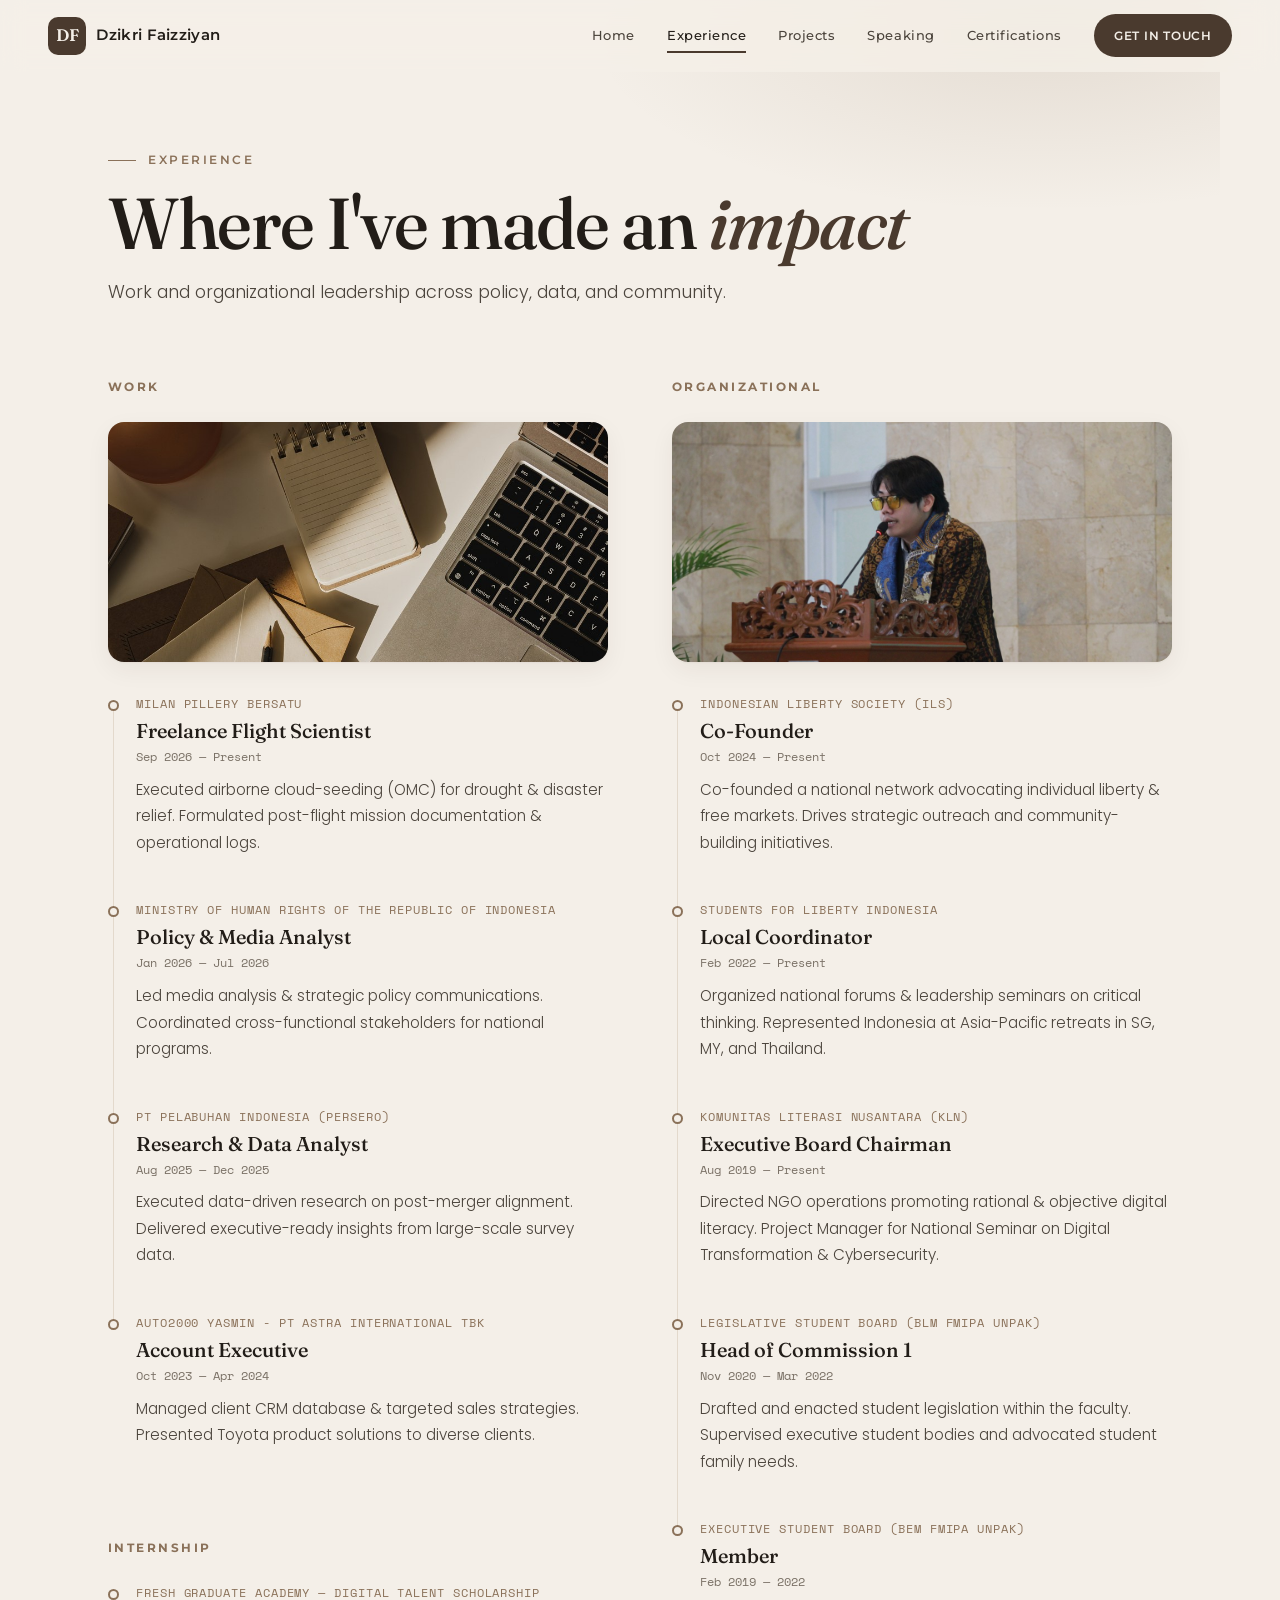
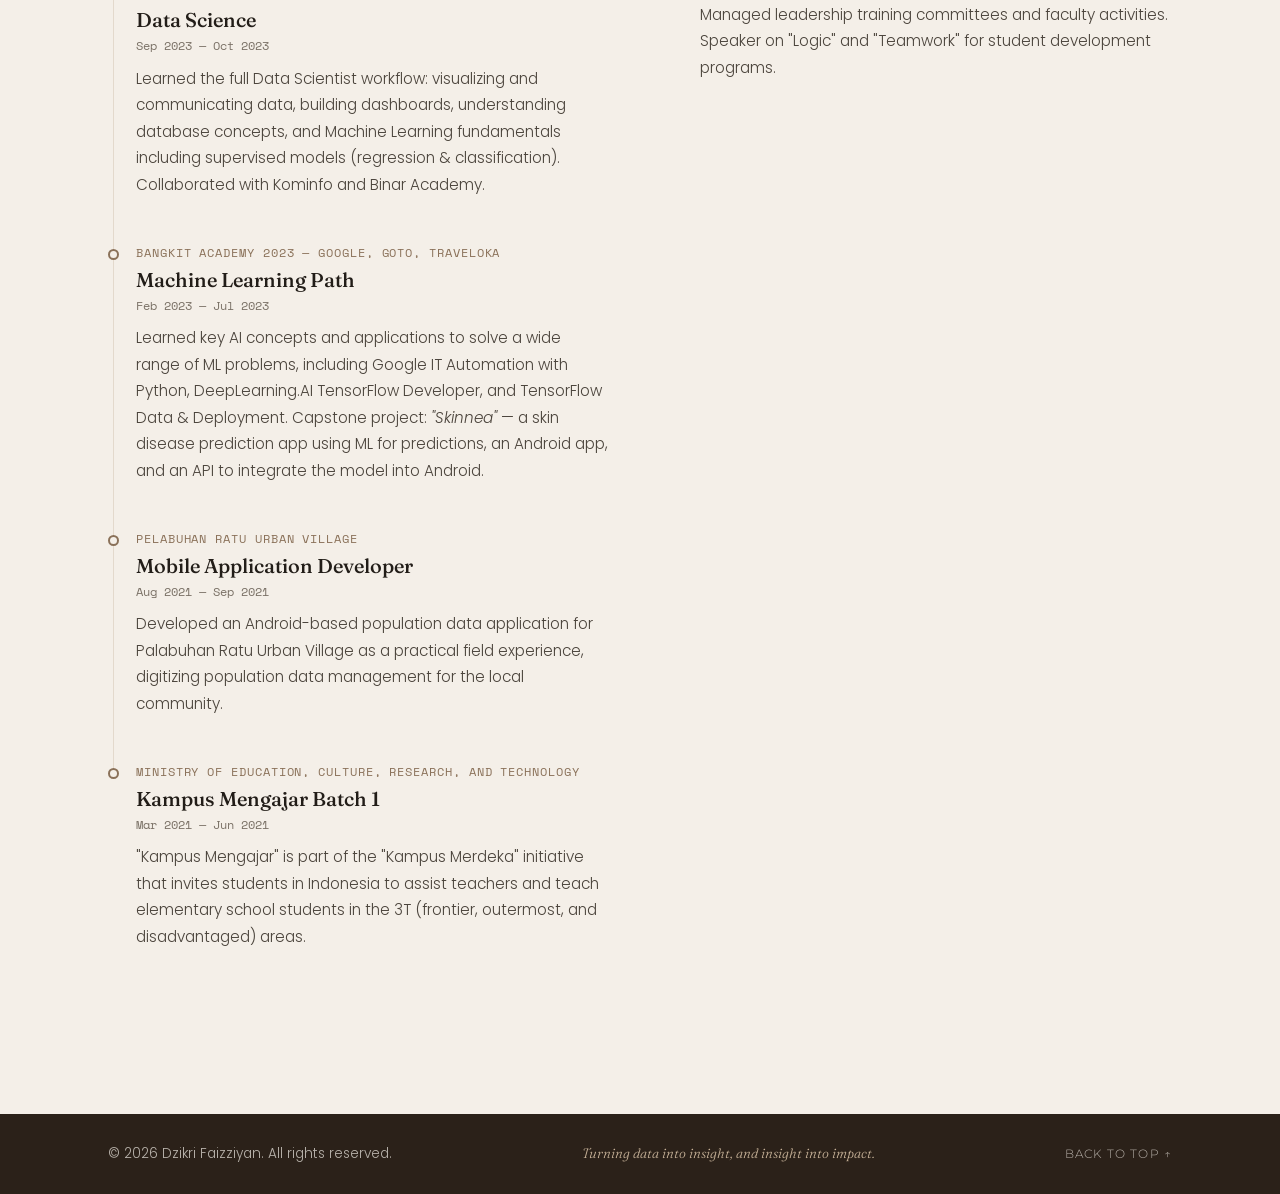
==== experience.html @ eacca7d2 "Portfolio website" ====
<!DOCTYPE html>
<html lang="en">
<head>
  <meta charset="UTF-8" />
  <meta name="viewport" content="width=device-width, initial-scale=1.0" />
  <title>Experience — Dzikri Faizziyan</title>
  <meta name="description" content="Work and organizational experience of Dzikri Faizziyan." />

  <link rel="icon" href="data:image/svg+xml,%3Csvg xmlns='http://www.w3.org/2000/svg' viewBox='0 0 64 64'%3E%3Crect width='64' height='64' rx='14' fill='%232B2119'/%3E%3Ctext x='32' y='44' font-family='Georgia,serif' font-size='34' fill='%23F4EFE8' text-anchor='middle'%3EDF%3C/text%3E%3C/svg%3E" />

  <link rel="preconnect" href="https://fonts.googleapis.com" />
  <link rel="preconnect" href="https://fonts.gstatic.com" crossorigin />
  <link href="https://fonts.googleapis.com/css2?family=Fraunces:opsz,wght@9..144,300;9..144,400;9..144,500;9..144,600&family=Montserrat:wght@500;600;700&family=Poppins:wght@300;400;500&family=Space+Mono:wght@400;700&display=swap" rel="stylesheet" />

  <link rel="stylesheet" href="css/base.css" />
  <link rel="stylesheet" href="css/styles.css" />
</head>
<body>

  <!-- ===================== NAVIGATION ===================== -->
  <header class="nav" id="top">
    <a class="nav__brand" href="index.html">
      <span class="nav__monogram">DF</span>
      <span class="nav__name">Dzikri&nbsp;Faizziyan</span>
    </a>
    <nav class="nav__links" id="nav-links" aria-label="Primary">
      <a href="index.html" class="nav__link">Home</a>
      <a href="experience.html" class="nav__link is-active">Experience</a>
      <a href="projects.html" class="nav__link">Projects</a>
      <a href="speaking.html" class="nav__link">Speaking</a>
      <a href="certifications.html" class="nav__link">Certifications</a>
      <a href="contact.html" class="nav__cta">Get in touch</a>
    </nav>
    <button class="nav__toggle" id="nav-toggle" aria-label="Toggle menu" aria-expanded="false">
      <span></span><span></span><span></span>
    </button>
  </header>

  <main>
    <!-- ===================== PAGE HEADER ===================== -->
    <section class="page-hero">
      <p class="eyebrow">Experience</p>
      <h1 class="page-hero__title">Where I've made an <em>impact</em></h1>
      <p class="page-hero__sub">Work and organizational leadership across policy, data, and community.</p>
    </section>

    <!-- ===================== EXPERIENCE ===================== -->
    <section class="section" style="padding-top: 0;">
      <div class="container">
        <div class="experience">
          <!-- WORK -->
          <div class="experience__col">
            <h3 class="experience__label">Work</h3>
            <div class="experience__photo reveal">
              <img src="assets/img/work-photo.jpg" alt="Dzikri Faizziyan — work" />
            </div>

            <ol class="timeline">
              <li class="timeline__item reveal">
                <span class="timeline__dot"></span>
                <div class="timeline__card">
                  <p class="timeline__org">Milan Pillery Bersatu</p>
                  <h4 class="timeline__role">Freelance Flight Scientist</h4>
                  <p class="timeline__date">Sep 2026 — Present</p>
                  <p class="timeline__desc">
                    Executed airborne cloud-seeding (OMC) for drought &amp; disaster relief. Formulated post-flight
                    mission documentation &amp; operational logs.
                  </p>
                </div>
              </li>
              <li class="timeline__item reveal">
                <span class="timeline__dot"></span>
                <div class="timeline__card">
                  <p class="timeline__org">Ministry of Human Rights of the Republic of Indonesia</p>
                  <h4 class="timeline__role">Policy &amp; Media Analyst</h4>
                  <p class="timeline__date">Jan 2026 — Jul 2026</p>
                  <p class="timeline__desc">
                    Led media analysis &amp; strategic policy communications. Coordinated cross-functional
                    stakeholders for national programs.
                  </p>
                </div>
              </li>
              <li class="timeline__item reveal">
                <span class="timeline__dot"></span>
                <div class="timeline__card">
                  <p class="timeline__org">PT Pelabuhan Indonesia (Persero)</p>
                  <h4 class="timeline__role">Research &amp; Data Analyst</h4>
                  <p class="timeline__date">Aug 2025 — Dec 2025</p>
                  <p class="timeline__desc">
                    Executed data-driven research on post-merger alignment. Delivered executive-ready insights
                    from large-scale survey data.
                  </p>
                </div>
              </li>
              <li class="timeline__item reveal">
                <span class="timeline__dot"></span>
                <div class="timeline__card">
                  <p class="timeline__org">Auto2000 Yasmin - PT Astra International Tbk</p>
                  <h4 class="timeline__role">Account Executive</h4>
                  <p class="timeline__date">Oct 2023 — Apr 2024</p>
                  <p class="timeline__desc">
                    Managed client CRM database &amp; targeted sales strategies. Presented Toyota product
                    solutions to diverse clients.
                  </p>
                </div>
              </li>
            </ol>

            <!-- INTERNSHIP -->
            <h3 class="experience__label experience__label--sub">Internship</h3>
            <ol class="timeline">
              <li class="timeline__item reveal">
                <span class="timeline__dot"></span>
                <div class="timeline__card">
                  <p class="timeline__org">Fresh Graduate Academy — Digital Talent Scholarship</p>
                  <h4 class="timeline__role">Data Science</h4>
                  <p class="timeline__date">Sep 2023 — Oct 2023</p>
                  <p class="timeline__desc">
                    Learned the full Data Scientist workflow: visualizing and communicating data, building
                    dashboards, understanding database concepts, and Machine Learning fundamentals including
                    supervised models (regression &amp; classification). Collaborated with Kominfo and Binar Academy.
                  </p>
                </div>
              </li>

              <li class="timeline__item reveal">
                <span class="timeline__dot"></span>
                <div class="timeline__card">
                  <p class="timeline__org">Bangkit Academy 2023 — Google, GoTo, Traveloka</p>
                  <h4 class="timeline__role">Machine Learning Path</h4>
                  <p class="timeline__date">Feb 2023 — Jul 2023</p>
                  <p class="timeline__desc">
                    Learned key AI concepts and applications to solve a wide range of ML problems, including Google
                    IT Automation with Python, DeepLearning.AI TensorFlow Developer, and TensorFlow Data &amp;
                    Deployment. Capstone project: <em>"Skinnea"</em> — a skin disease prediction app using ML for
                    predictions, an Android app, and an API to integrate the model into Android.
                  </p>
                </div>
              </li>

              <li class="timeline__item reveal">
                <span class="timeline__dot"></span>
                <div class="timeline__card">
                  <p class="timeline__org">Pelabuhan Ratu Urban Village</p>
                  <h4 class="timeline__role">Mobile Application Developer</h4>
                  <p class="timeline__date">Aug 2021 — Sep 2021</p>
                  <p class="timeline__desc">
                    Developed an Android-based population data application for Palabuhan Ratu Urban Village as a
                    practical field experience, digitizing population data management for the local community.
                  </p>
                </div>
              </li>

              <li class="timeline__item reveal">
                <span class="timeline__dot"></span>
                <div class="timeline__card">
                  <p class="timeline__org">Ministry of Education, Culture, Research, and Technology</p>
                  <h4 class="timeline__role">Kampus Mengajar Batch 1</h4>
                  <p class="timeline__date">Mar 2021 — Jun 2021</p>
                  <p class="timeline__desc">
                    "Kampus Mengajar" is part of the "Kampus Merdeka" initiative that invites students in Indonesia
                    to assist teachers and teach elementary school students in the 3T (frontier, outermost, and
                    disadvantaged) areas.
                  </p>
                </div>
              </li>
            </ol>
          </div>
          

          <!-- ORGANIZATIONAL -->
          <div class="experience__col">
            <h3 class="experience__label">Organizational</h3>
            <div class="experience__photo reveal">
              <img src="assets/img/org-photo.jpg" alt="Dzikri Faizziyan — organizational" />
            </div>

            <ol class="timeline">
              <li class="timeline__item reveal">
                <span class="timeline__dot"></span>
                <div class="timeline__card">
                  <p class="timeline__org">Indonesian Liberty Society (ILS)</p>
                  <h4 class="timeline__role">Co-Founder</h4>
                  <p class="timeline__date">Oct 2024 — Present</p>
                  <p class="timeline__desc">
                    Co-founded a national network advocating individual liberty &amp; free markets. Drives strategic
                    outreach and community-building initiatives.
                  </p>
                </div>
              </li>
              <li class="timeline__item reveal">
                <span class="timeline__dot"></span>
                <div class="timeline__card">
                  <p class="timeline__org">Students For Liberty Indonesia</p>
                  <h4 class="timeline__role">Local Coordinator</h4>
                  <p class="timeline__date">Feb 2022 — Present</p>
                  <p class="timeline__desc">
                    Organized national forums &amp; leadership seminars on critical thinking. Represented Indonesia
                    at Asia-Pacific retreats in SG, MY, and Thailand.
                  </p>
                </div>
              </li>
              <li class="timeline__item reveal">
                <span class="timeline__dot"></span>
                <div class="timeline__card">
                  <p class="timeline__org">Komunitas Literasi Nusantara (KLN)</p>
                  <h4 class="timeline__role">Executive Board Chairman</h4>
                  <p class="timeline__date">Aug 2019 — Present</p>
                  <p class="timeline__desc">
                    Directed NGO operations promoting rational &amp; objective digital literacy. Project Manager for
                    National Seminar on Digital Transformation &amp; Cybersecurity.
                  </p>
                </div>
              </li>
              <li class="timeline__item reveal">
                <span class="timeline__dot"></span>
                <div class="timeline__card">
                  <p class="timeline__org">Legislative Student Board (BLM FMIPA UNPAK)</p>
                  <h4 class="timeline__role">Head of Commission 1</h4>
                  <p class="timeline__date">Nov 2020 — Mar 2022</p>
                  <p class="timeline__desc">
                    Drafted and enacted student legislation within the faculty. Supervised executive student bodies
                    and advocated student family needs.
                  </p>
                </div>
              </li>
              <li class="timeline__item reveal">
                <span class="timeline__dot"></span>
                <div class="timeline__card">
                  <p class="timeline__org">Executive Student Board (BEM FMIPA UNPAK)</p>
                  <h4 class="timeline__role">Member</h4>
                  <p class="timeline__date">Feb 2019 — 2022</p>
                  <p class="timeline__desc">
                    Managed leadership training committees and faculty activities. Speaker on "Logic" and "Teamwork"
                    for student development programs.
                  </p>
                </div>
              </li>
            </ol>
          </div>
        </div>
      </div>
    </section>
  </main>

  <!-- ===================== FOOTER ===================== -->
  <footer class="footer">
    <div class="container footer__inner">
      <p>© <span id="year">2026</span> Dzikri Faizziyan. All rights reserved.</p>
      <p class="footer__tagline">Turning data into insight, and insight into impact.</p>
      <a href="#top" class="footer__top">Back to top ↑</a>
    </div>
  </footer>

  <script src="js/main.js"></script>
</body>
</html>
---- css/base.css ----
/* ============================================================================
   PORTFOLIO — base.css
   Isi file ini: warna, font, reset, tipografi, tombol, dan elemen dasar.
   Kalau mau ganti WARNA atau FONT, ubah di bagian "Design tokens" di bawah.
   ========================================================================== */

/* ---------------------------------------------------------------------------
   1. DESIGN TOKENS  (warna + font utama — ubah di sini)
--------------------------------------------------------------------------- */
:root {
  --bg:          #F4EFE8;   /* latar krem hangat */
  --bg-alt:      #EDE6DB;   /* latar krem lebih tua (section selang-seling) */
  --surface:     #FFFFFF;   /* kartu */
  --ink:         #221D18;   /* teks judul (charcoal hangat) */
  --ink-soft:    #4B443C;   /* teks isi */
  --muted:       #7A7166;   /* teks redup */
  --accent:      #4A3A2E;   /* warna aksen cokelat */
  --accent-soft: #8A7159;   /* aksen cokelat muda */
  --line:        #E3D9CC;   /* garis tipis */
  --dark:        #2B2119;   /* panel gelap (philosophy / footer) */
  --dark-ink:    #F4EFE8;   /* teks di atas panel gelap */

  --serif: "Fraunces", Georgia, "Times New Roman", serif;
  --sans:  "Poppins", "Helvetica Neue", Arial, sans-serif;
  --label: "Montserrat", "Helvetica Neue", Arial, sans-serif;
  --mono:  "Space Mono", "SFMono-Regular", Menlo, monospace;

  --radius: 16px;
  --shadow: 0 1px 2px rgba(43, 33, 25, 0.04), 0 8px 24px rgba(43, 33, 25, 0.06);
  --shadow-hover: 0 2px 4px rgba(43, 33, 25, 0.06), 0 16px 40px rgba(43, 33, 25, 0.10);

  --maxw: 1160px;
  --gutter: clamp(20px, 5vw, 48px);
  --ease: cubic-bezier(0.22, 1, 0.36, 1);
}

/* ---------------------------------------------------------------------------
   2. RESET
--------------------------------------------------------------------------- */
*, *::before, *::after { box-sizing: border-box; }

html { scroll-behavior: smooth; scroll-padding-top: 88px; }

body.no-scroll { overflow: hidden; }

body {
  margin: 0;
  font-family: var(--sans);
  font-weight: 300;
  font-size: 16px;
  line-height: 1.75;
  color: var(--ink-soft);
  background: var(--bg);
  -webkit-font-smoothing: antialiased;
  text-rendering: optimizeLegibility;
}

img { max-width: 100%; display: block; }
a { color: inherit; text-decoration: none; }
ul, ol { padding: 0; margin: 0; list-style: none; }
h1, h2, h3, h4 { margin: 0; color: var(--ink); line-height: 1.15; font-weight: 500; }
p { margin: 0 0 1rem; }

::selection { background: var(--accent); color: var(--dark-ink); }

/* ---------------------------------------------------------------------------
   3. LAYOUT DASAR
--------------------------------------------------------------------------- */
.container {
  width: 100%;
  max-width: var(--maxw);
  margin-inline: auto;
  padding-inline: var(--gutter);
}

.section { padding: clamp(72px, 10vw, 120px) 0; }
.section--alt { background: var(--bg-alt); }

.section__head { margin-bottom: clamp(32px, 5vw, 56px); max-width: 760px; }
.section__title {
  font-family: var(--serif);
  font-size: clamp(2rem, 4.5vw, 3.25rem);
  font-weight: 500;
  letter-spacing: -0.01em;
  color: var(--ink);
}

/* label kecil bergaris di atas judul section */
.eyebrow {
  font-family: var(--label);
  font-size: 0.72rem;
  font-weight: 600;
  letter-spacing: 0.22em;
  text-transform: uppercase;
  color: var(--accent-soft);
  margin: 0 0 0.75rem;
  display: flex;
  align-items: center;
  gap: 0.75rem;
}
.eyebrow::before {
  content: "";
  width: 28px;
  height: 1px;
  background: var(--accent-soft);
  flex: none;
}

/* ---------------------------------------------------------------------------
   4. TOMBOL
--------------------------------------------------------------------------- */
.btn {
  display: inline-flex;
  align-items: center;
  gap: 0.5rem;
  font-family: var(--label);
  font-size: 0.8rem;
  font-weight: 600;
  letter-spacing: 0.08em;
  text-transform: uppercase;
  padding: 0.95rem 1.6rem;
  border-radius: 999px;
  transition: transform 0.35s var(--ease), background 0.35s, color 0.35s, border-color 0.35s;
  cursor: pointer;
}
.btn--solid {
  background: var(--accent);
  color: var(--dark-ink);
  border: 1px solid var(--accent);
}
.btn--solid:hover { background: var(--ink); border-color: var(--ink); transform: translateY(-2px); }
.btn--ghost {
  background: transparent;
  color: var(--ink);
  border: 1px solid var(--line);
}
.btn--ghost:hover { border-color: var(--accent); color: var(--accent); transform: translateY(-2px); }

/* label kecil monospace */
.mono-label {
  font-family: var(--mono);
  font-size: 0.7rem;
  letter-spacing: 0.14em;
  text-transform: uppercase;
  color: var(--accent-soft);
}

/* ---------------------------------------------------------------------------
   5. ANIMASI REVEAL (muncul saat di-scroll)
--------------------------------------------------------------------------- */
.reveal {
  opacity: 0;
  transform: translateY(28px);
  transition: opacity 0.7s var(--ease), transform 0.7s var(--ease);
}
.reveal.is-visible { opacity: 1; transform: none; }

@media (prefers-reduced-motion: reduce) {
  *, *::before, *::after {
    animation-duration: 0.001ms !important;
    animation-iteration-count: 1 !important;
    transition-duration: 0.001ms !important;
    scroll-behavior: auto !important;
  }
  .reveal { opacity: 1; transform: none; }
}
---- css/styles.css ----
/* ============================================================================
   PORTFOLIO — styles.css
   Isi file ini: gaya untuk navigasi, hero, dan semua section/kartu.
   Daftar isi:
     1. Navigation          2. Page hero (header tiap halaman)
     3. About               4. Skills
     5. Experience          6. Projects
     7. Speaking            8. Certifications
     9. Philosophy         10. Contact
    11. Footer            12. Lightbox gambar
    13. Responsive
   ========================================================================== */

/* ---------------------------------------------------------------------------
   1. NAVIGATION  (sama di semua halaman)
--------------------------------------------------------------------------- */
.nav {
  position: fixed;
  inset: 0 0 auto 0;
  z-index: 100;
  display: flex;
  align-items: center;
  justify-content: space-between;
  padding: 0 var(--gutter);
  height: 72px;
  background: rgba(244, 239, 232, 0.82);
  backdrop-filter: saturate(1.4) blur(12px);
  border-bottom: 1px solid transparent;
  transition: border-color 0.3s, background 0.3s;
}
.nav.is-scrolled {
  border-bottom-color: var(--line);
  background: rgba(244, 239, 232, 0.94);
}

.nav__brand { display: flex; align-items: center; gap: 0.65rem; }
.nav__monogram {
  font-family: var(--serif);
  font-size: 1.05rem;
  font-weight: 600;
  color: var(--dark-ink);
  background: var(--accent);
  width: 38px; height: 38px;
  display: grid; place-items: center;
  border-radius: 10px;
}
.nav__name {
  font-family: var(--label);
  font-size: 0.95rem;
  font-weight: 600;
  color: var(--ink);
  letter-spacing: 0.02em;
}

.nav__links { display: flex; align-items: center; gap: clamp(16px, 2.5vw, 32px); }
.nav__link {
  font-family: var(--label);
  font-size: 0.82rem;
  font-weight: 500;
  letter-spacing: 0.04em;
  color: var(--ink-soft);
  position: relative;
  padding: 6px 0;
  transition: color 0.3s;
}
.nav__link::after {
  content: "";
  position: absolute;
  left: 0; bottom: 0;
  width: 100%; height: 2px;
  background: var(--accent);
  transform: scaleX(0);
  transform-origin: left;
  transition: transform 0.35s var(--ease);
}
.nav__link:hover, .nav__link.is-active { color: var(--ink); }
.nav__link:hover::after, .nav__link.is-active::after { transform: scaleX(1); }

.nav__cta {
  font-family: var(--label);
  font-size: 0.78rem;
  font-weight: 600;
  letter-spacing: 0.06em;
  text-transform: uppercase;
  color: var(--dark-ink);
  background: var(--accent);
  padding: 0.65rem 1.25rem;
  border-radius: 999px;
  transition: background 0.3s, transform 0.3s;
}
.nav__cta:hover { background: var(--ink); transform: translateY(-1px); }

.nav__toggle {
  display: none;
  flex-direction: column;
  gap: 5px;
  background: none;
  border: 0;
  cursor: pointer;
  padding: 8px;
}
.nav__toggle span { width: 24px; height: 2px; background: var(--ink); transition: transform 0.3s var(--ease), opacity 0.3s; }
.nav__toggle.is-open span:nth-child(1) { transform: translateY(7px) rotate(45deg); }
.nav__toggle.is-open span:nth-child(2) { opacity: 0; }
.nav__toggle.is-open span:nth-child(3) { transform: translateY(-7px) rotate(-45deg); }

/* ---------------------------------------------------------------------------
   2. PAGE HERO  (header tiap halaman selain beranda)
--------------------------------------------------------------------------- */
.page-hero {
  position: relative;
  padding: 150px var(--gutter) 56px;
  max-width: var(--maxw);
  margin-inline: auto;
  overflow: hidden;
}
.page-hero::before {
  content: "";
  position: absolute;
  inset: 0;
  background: radial-gradient(60% 70% at 85% 10%, rgba(138, 113, 89, 0.14), transparent 65%);
  pointer-events: none;
}
.page-hero__title {
  font-family: var(--serif);
  font-size: clamp(2.5rem, 6vw, 4.5rem);
  font-weight: 500;
  letter-spacing: -0.02em;
  color: var(--ink);
  margin-bottom: 0.75rem;
}
.page-hero__title em { font-style: italic; color: var(--accent); }
.page-hero__sub { font-size: 1.1rem; color: var(--ink-soft); max-width: 620px; }

/* ---------------------------------------------------------------------------
   3. HERO BERANDA (home)
--------------------------------------------------------------------------- */
.hero {
  position: relative;
  min-height: 100svh;
  display: flex;
  flex-direction: column;
  justify-content: center;
  padding: 120px var(--gutter) 80px;
  max-width: var(--maxw);
  margin-inline: auto;
  overflow: hidden;
}
.hero::before {
  content: "";
  position: absolute;
  inset: 0;
  background:
    radial-gradient(60% 50% at 85% 15%, rgba(138, 113, 89, 0.14), transparent 65%),
    radial-gradient(50% 45% at 10% 85%, rgba(74, 58, 46, 0.10), transparent 60%);
  pointer-events: none;
}
.hero__eyebrow { animation: rise 0.9s var(--ease) both; }
.hero__title {
  font-family: var(--serif);
  font-weight: 400;
  color: var(--ink);
  letter-spacing: -0.02em;
  display: flex;
  flex-direction: column;
  gap: 0.1em;
  margin: 0 0 1.5rem;
}
.hero__hello { font-size: clamp(1.5rem, 3.4vw, 2.4rem); color: var(--muted); animation: rise 0.9s var(--ease) 0.08s both; }
.hero__name { font-size: clamp(2.9rem, 8.5vw, 6.5rem); line-height: 1.02; animation: rise 0.9s var(--ease) 0.16s both; }
.hero__name em { font-style: italic; font-weight: 500; color: var(--accent); }
.hero__sub {
  font-size: clamp(1.1rem, 2.4vw, 1.5rem);
  color: var(--ink-soft);
  max-width: 620px;
  animation: rise 0.9s var(--ease) 0.26s both;
}
.hero__sub strong { color: var(--ink); font-weight: 500; }
.hero__tagline {
  font-family: var(--mono);
  font-size: clamp(0.85rem, 1.6vw, 1rem);
  letter-spacing: 0.06em;
  color: var(--accent-soft);
  margin: 1.25rem 0 2.5rem;
  animation: rise 0.9s var(--ease) 0.34s both;
}
.hero__actions { display: flex; flex-wrap: wrap; gap: 0.9rem; animation: rise 0.9s var(--ease) 0.42s both; }

.hero__scroll {
  position: absolute;
  left: 50%; bottom: 34px;
  transform: translateX(-50%);
  display: flex;
  flex-direction: column;
  align-items: center;
  gap: 0.5rem;
  font-family: var(--label);
  font-size: 0.62rem;
  letter-spacing: 0.24em;
  text-transform: uppercase;
  color: var(--muted);
  animation: rise 0.9s var(--ease) 0.6s both;
}
.hero__scroll-line { width: 1px; height: 40px; background: var(--muted); position: relative; overflow: hidden; }
.hero__scroll-line::after {
  content: "";
  position: absolute;
  left: 0; top: -100%;
  width: 100%; height: 100%;
  background: var(--accent);
  animation: scrollLine 2.2s var(--ease) infinite;
}

@keyframes rise {
  from { opacity: 0; transform: translateY(24px); }
  to   { opacity: 1; transform: translateY(0); }
}
@keyframes scrollLine {
  0%   { top: -100%; }
  55%  { top: 100%; }
  100% { top: 100%; }
}

/* ---------------------------------------------------------------------------
   4. ABOUT
--------------------------------------------------------------------------- */
.about {
  display: grid;
  grid-template-columns: minmax(240px, 320px) 1fr;
  gap: clamp(32px, 5vw, 64px);
  align-items: start;
}
.about__photo { position: sticky; top: 100px; }
.about__photo img {
  aspect-ratio: 3 / 4;
  object-fit: cover;
  border-radius: var(--radius);
  box-shadow: var(--shadow);
}
.about__body { font-size: 1.02rem; }
.about__body p:first-child { font-size: 1.18rem; line-height: 1.7; color: var(--ink); }
.about__cta { margin-top: 1.5rem; }

/* ---------------------------------------------------------------------------
   5. SKILLS
--------------------------------------------------------------------------- */
.skills-grid { display: grid; grid-template-columns: repeat(4, 1fr); gap: 18px; }
.skill-card {
  background: var(--surface);
  border: 1px solid var(--line);
  border-radius: var(--radius);
  padding: 28px 26px;
  transition: transform 0.4s var(--ease), box-shadow 0.4s, border-color 0.4s;
}
.skill-card:hover { transform: translateY(-4px); box-shadow: var(--shadow-hover); border-color: transparent; }
.skill-card__title {
  font-family: var(--label);
  font-size: 0.95rem;
  font-weight: 600;
  letter-spacing: 0.02em;
  color: var(--accent);
  margin-bottom: 1rem;
  padding-bottom: 0.85rem;
  border-bottom: 1px solid var(--line);
}
.skill-card__list li {
  font-size: 0.92rem;
  color: var(--ink-soft);
  padding: 0.28rem 0 0.28rem 1.1rem;
  position: relative;
}
.skill-card__list li::before { content: "—"; position: absolute; left: 0; color: var(--accent-soft); }

/* ---------------------------------------------------------------------------
   6. EXPERIENCE
--------------------------------------------------------------------------- */
.experience { display: grid; grid-template-columns: 1fr 1fr; gap: clamp(32px, 5vw, 64px); }
.experience__label {
  font-family: var(--label);
  font-size: 0.78rem;
  font-weight: 700;
  letter-spacing: 0.2em;
  text-transform: uppercase;
  color: var(--accent-soft);
  margin-bottom: 1.75rem;
}
.experience__label--sub { margin-top: 3rem; }
.experience__photo { margin-bottom: 2rem; }
.experience__photo img { border-radius: var(--radius); box-shadow: var(--shadow); width: 100%; height: 240px; object-fit: cover; }

.timeline { position: relative; }
.timeline__item { position: relative; padding-left: 28px; padding-bottom: 28px; }
.timeline__item::before {
  content: "";
  position: absolute;
  left: 5px; top: 8px; bottom: -8px;
  width: 1px;
  background: var(--line);
}
.timeline__item:last-child::before { display: none; }
.timeline__dot {
  position: absolute;
  left: 0; top: 6px;
  width: 11px; height: 11px;
  border-radius: 50%;
  background: var(--bg);
  border: 2px solid var(--accent-soft);
}
.timeline__org {
  font-family: var(--mono);
  font-size: 0.72rem;
  letter-spacing: 0.08em;
  text-transform: uppercase;
  color: var(--accent-soft);
  margin: 0 0 0.3rem;
}
.timeline__role { font-family: var(--serif); font-size: 1.25rem; font-weight: 500; color: var(--ink); margin-bottom: 0.25rem; }
.timeline__date { font-family: var(--mono); font-size: 0.75rem; color: var(--muted); margin-bottom: 0.6rem; }
.timeline__desc { font-size: 0.95rem; }

/* ---------------------------------------------------------------------------
   7. PROJECTS
--------------------------------------------------------------------------- */
.projects-grid { display: grid; grid-template-columns: repeat(2, 1fr); gap: 22px; }
.project {
  background: var(--surface);
  border: 1px solid var(--line);
  border-radius: var(--radius);
  padding: 30px 28px;
  transition: transform 0.4s var(--ease), box-shadow 0.4s, border-color 0.4s;
  display: flex;
  flex-direction: column;
}
.project:hover { transform: translateY(-4px); box-shadow: var(--shadow-hover); border-color: transparent; }
.project--feature { grid-column: 1 / -1; }
.project__inner { display: grid; grid-template-columns: 1fr 1fr; gap: 0 40px; }
.project__inner .project__desc { grid-column: 1 / -1; }

.project__thumb { margin-bottom: 1.25rem; border-radius: 12px; overflow: hidden; border: 1px solid var(--line); cursor: zoom-in; }
.project__thumb img { width: 100%; height: 200px; object-fit: cover; transition: transform 0.5s var(--ease); }
.project:hover .project__thumb img { transform: scale(1.04); }
.project--feature .project__thumb img { height: 320px; }

.project__tag {
  font-family: var(--mono);
  font-size: 0.72rem;
  letter-spacing: 0.08em;
  text-transform: uppercase;
  color: var(--accent-soft);
  margin: 0 0 0.6rem;
}
.project__title { font-family: var(--serif); font-size: 1.4rem; font-weight: 500; color: var(--ink); margin-bottom: 0.3rem; }
.project__role { font-family: var(--label); font-size: 0.78rem; font-weight: 600; letter-spacing: 0.04em; color: var(--muted); margin-bottom: 0.9rem; }
.project__desc { font-size: 0.95rem; }

.project__deliverable {
  margin: 1.25rem 0 0;
  padding: 1.1rem 1.25rem;
  background: var(--bg);
  border: 1px dashed var(--line);
  border-radius: 10px;
  font-size: 0.92rem;
  font-style: italic;
  color: var(--ink-soft);
}
.project__deliverable .mono-label { display: block; margin-bottom: 0.35rem; font-style: normal; }

.project__list { counter-reset: item; }
.project__list li {
  counter-increment: item;
  position: relative;
  padding-left: 1.9rem;
  margin-bottom: 0.5rem;
  font-size: 0.92rem;
}
.project__list li::before {
  content: counter(item);
  position: absolute;
  left: 0; top: 0.15rem;
  font-family: var(--mono);
  font-size: 0.75rem;
  color: var(--accent-soft);
  border: 1px solid var(--line);
  border-radius: 50%;
  width: 22px; height: 22px;
  display: grid; place-items: center;
}

/* ---------------------------------------------------------------------------
   8. SPEAKING
--------------------------------------------------------------------------- */
.speaking-grid { display: grid; grid-template-columns: repeat(2, 1fr); gap: 18px; }
.talk {
  background: var(--surface);
  border: 1px solid var(--line);
  border-radius: var(--radius);
  padding: 26px 24px;
  display: flex;
  flex-direction: column;
  transition: transform 0.4s var(--ease), box-shadow 0.4s;
}
.talk:hover { transform: translateY(-4px); box-shadow: var(--shadow-hover); }
.talk__role {
  font-family: var(--mono);
  font-size: 0.68rem;
  letter-spacing: 0.12em;
  text-transform: uppercase;
  color: var(--accent-soft);
  margin-bottom: 0.55rem;
}
.talk__title { font-family: var(--serif); font-size: 1.2rem; font-weight: 500; margin-bottom: 0.3rem; }
.talk__org { font-size: 0.9rem; color: var(--muted); margin-bottom: 0.2rem; }
.talk__desc { font-family: var(--mono); font-size: 0.8rem; color: var(--muted); }
.talk__link {
  margin-top: auto;
  padding-top: 1rem;
  font-family: var(--mono);
  font-size: 0.75rem;
  letter-spacing: 0.04em;
  color: var(--accent);
  display: inline-flex;
  align-items: center;
  gap: 0.4rem;
  transition: color 0.3s;
}
.talk__link:hover { color: var(--accent-soft); text-decoration: underline; }

/* ---------------------------------------------------------------------------
   9. CERTIFICATIONS
--------------------------------------------------------------------------- */
.certs-grid { display: grid; grid-template-columns: repeat(3, 1fr); gap: 18px; }
.cert {
  background: var(--surface);
  border: 1px solid var(--line);
  border-radius: 12px;
  overflow: hidden;
  transition: transform 0.4s var(--ease), box-shadow 0.4s;
}
.cert:hover { transform: translateY(-3px); box-shadow: var(--shadow-hover); }
.cert__thumb {
  cursor: zoom-in;
  overflow: hidden;
  border-bottom: 1px solid var(--line);
  background: #FBF9F6;
}
.cert__thumb img { width: 100%; height: 170px; object-fit: cover; object-position: top; transition: transform 0.5s var(--ease); }
.cert:hover .cert__thumb img { transform: scale(1.03); }
.cert__body { padding: 20px; }
.cert__title { font-family: var(--serif); font-size: 1.05rem; font-weight: 500; margin-bottom: 0.35rem; }
.cert__org { font-size: 0.85rem; color: var(--muted); margin-bottom: 0.55rem; }
.cert__id {
  font-family: var(--mono);
  font-size: 0.7rem;
  color: var(--accent-soft);
  background: var(--bg);
  display: inline-block;
  padding: 0.25rem 0.6rem;
  border-radius: 6px;
  word-break: break-all;
}
.cert__desc { font-family: var(--mono); font-size: 0.8rem; color: var(--muted); }
.cert__link {
  display: inline-flex;
  align-items: center;
  gap: 0.4rem;
  margin-top: 0.75rem;
  font-family: var(--mono);
  font-size: 0.72rem;
  letter-spacing: 0.04em;
  color: var(--accent);
  transition: color 0.3s;
}
.cert__link:hover { color: var(--accent-soft); text-decoration: underline; }

.cert-note {
  margin-top: 2rem;
  padding: 1.1rem 1.25rem;
  background: var(--bg-alt);
  border: 1px dashed var(--line);
  border-radius: 12px;
  font-size: 0.88rem;
  color: var(--muted);
}

/* ---------------------------------------------------------------------------
   9. PHILOSOPHY
--------------------------------------------------------------------------- */
.philosophy {
  background: var(--dark);
  color: var(--dark-ink);
  padding: clamp(72px, 10vw, 130px) 0;
  text-align: center;
}
.philosophy__label {
  font-family: var(--label);
  font-size: 0.72rem;
  font-weight: 600;
  letter-spacing: 0.24em;
  text-transform: uppercase;
  color: rgba(244, 239, 232, 0.6);
  margin-bottom: 1.5rem;
}
.philosophy__quote {
  font-family: var(--serif);
  font-size: clamp(1.7rem, 4.5vw, 3.4rem);
  font-weight: 400;
  line-height: 1.25;
  letter-spacing: -0.01em;
  color: var(--dark-ink);
  margin: 0 auto;
  max-width: 820px;
}
.philosophy__quote span { display: block; }
.philosophy__quote span:nth-child(2) { font-style: italic; color: #C9B49A; }
.philosophy__sig {
  font-family: var(--mono);
  font-size: 0.85rem;
  letter-spacing: 0.08em;
  color: rgba(244, 239, 232, 0.6);
  margin-top: 1.75rem;
}

/* ---------------------------------------------------------------------------
   10. CONTACT
--------------------------------------------------------------------------- */
.contact__lead { font-size: 1.15rem; color: var(--ink); max-width: 680px; margin-bottom: 2.25rem; }
.contact__grid { display: grid; grid-template-columns: repeat(2, 1fr); gap: 18px; }
.contact__card {
  display: flex;
  flex-direction: column;
  gap: 0.15rem;
  background: var(--surface);
  border: 1px solid var(--line);
  border-radius: var(--radius);
  padding: 26px 24px;
  transition: transform 0.4s var(--ease), box-shadow 0.4s, border-color 0.4s;
}
.contact__card:hover { transform: translateY(-4px); box-shadow: var(--shadow-hover); border-color: transparent; }
.contact__icon { font-size: 1.4rem; color: var(--accent-soft); margin-bottom: 0.5rem; line-height: 1; }
.contact__label { font-family: var(--mono); font-size: 0.7rem; letter-spacing: 0.12em; text-transform: uppercase; color: var(--muted); }
.contact__value { font-family: var(--serif); font-size: 1.15rem; font-weight: 500; color: var(--ink); word-break: break-word; }

/* ---------------------------------------------------------------------------
   11. FOOTER  (sama di semua halaman)
--------------------------------------------------------------------------- */
.footer {
  background: var(--dark);
  color: rgba(244, 239, 232, 0.7);
  padding: 28px 0;
  font-size: 0.85rem;
}
.footer__inner {
  display: flex;
  align-items: center;
  justify-content: space-between;
  gap: 1rem;
  flex-wrap: wrap;
}
.footer p { margin: 0; }
.footer__tagline { font-family: var(--serif); font-style: italic; color: #C9B49A; }
.footer__top {
  font-family: var(--label);
  font-size: 0.72rem;
  letter-spacing: 0.1em;
  text-transform: uppercase;
  color: rgba(244, 239, 232, 0.7);
  transition: color 0.3s;
}
.footer__top:hover { color: var(--dark-ink); }

/* ---------------------------------------------------------------------------
   12. LIGHTBOX (untuk zoom gambar / sertifikat)
--------------------------------------------------------------------------- */
.lightbox {
  position: fixed;
  inset: 0;
  z-index: 200;
  background: rgba(20, 15, 11, 0.92);
  display: none;
  align-items: center;
  justify-content: center;
  padding: 40px;
  cursor: zoom-out;
}
.lightbox.is-open { display: flex; }
.lightbox img {
  max-width: min(1100px, 100%);
  max-height: 92vh;
  border-radius: 8px;
  box-shadow: 0 20px 60px rgba(0,0,0,0.5);
  cursor: default;
}
.lightbox__close {
  position: absolute;
  top: 22px; right: 26px;
  font-family: var(--mono);
  font-size: 0.8rem;
  letter-spacing: 0.1em;
  text-transform: uppercase;
  color: #fff;
  background: none;
  border: 1px solid rgba(255,255,255,0.4);
  border-radius: 999px;
  padding: 0.5rem 1rem;
  cursor: pointer;
}
.lightbox__close:hover { background: rgba(255,255,255,0.15); }

/* ---------------------------------------------------------------------------
   13. RESPONSIVE
--------------------------------------------------------------------------- */
@media (max-width: 1024px) {
  .skills-grid { grid-template-columns: repeat(2, 1fr); }
  .certs-grid { grid-template-columns: repeat(2, 1fr); }
}

@media (max-width: 860px) {
  .nav__links {
    position: fixed;
    top: 72px; right: 0;
    width: min(320px, 86vw);
    height: calc(100svh - 72px);
    flex-direction: column;
    align-items: flex-start;
    justify-content: flex-start;
    gap: 8px;
    padding: 28px var(--gutter);
    background: var(--bg);
    border-left: 1px solid var(--line);
    transform: translateX(100%);
    transition: transform 0.4s var(--ease);
  }
  .nav__links.is-open { transform: translateX(0); }
  .nav__link { font-size: 1.1rem; padding: 12px 0; }
  .nav__cta { margin-top: 16px; }
  .nav__toggle { display: flex; }

  .about { grid-template-columns: 1fr; }
  .about__photo { position: static; max-width: 320px; }
  .experience { grid-template-columns: 1fr; }
  .projects-grid { grid-template-columns: 1fr; }
  .project--feature { grid-column: auto; }
  .project__inner { grid-template-columns: 1fr; }
  .contact__grid { grid-template-columns: 1fr; }
}

@media (max-width: 560px) {
  .skills-grid { grid-template-columns: 1fr; }
  .certs-grid { grid-template-columns: 1fr; }
  .footer__inner { flex-direction: column; align-items: flex-start; gap: 0.4rem; }
  .hero, .page-hero { padding-top: 100px; }
}
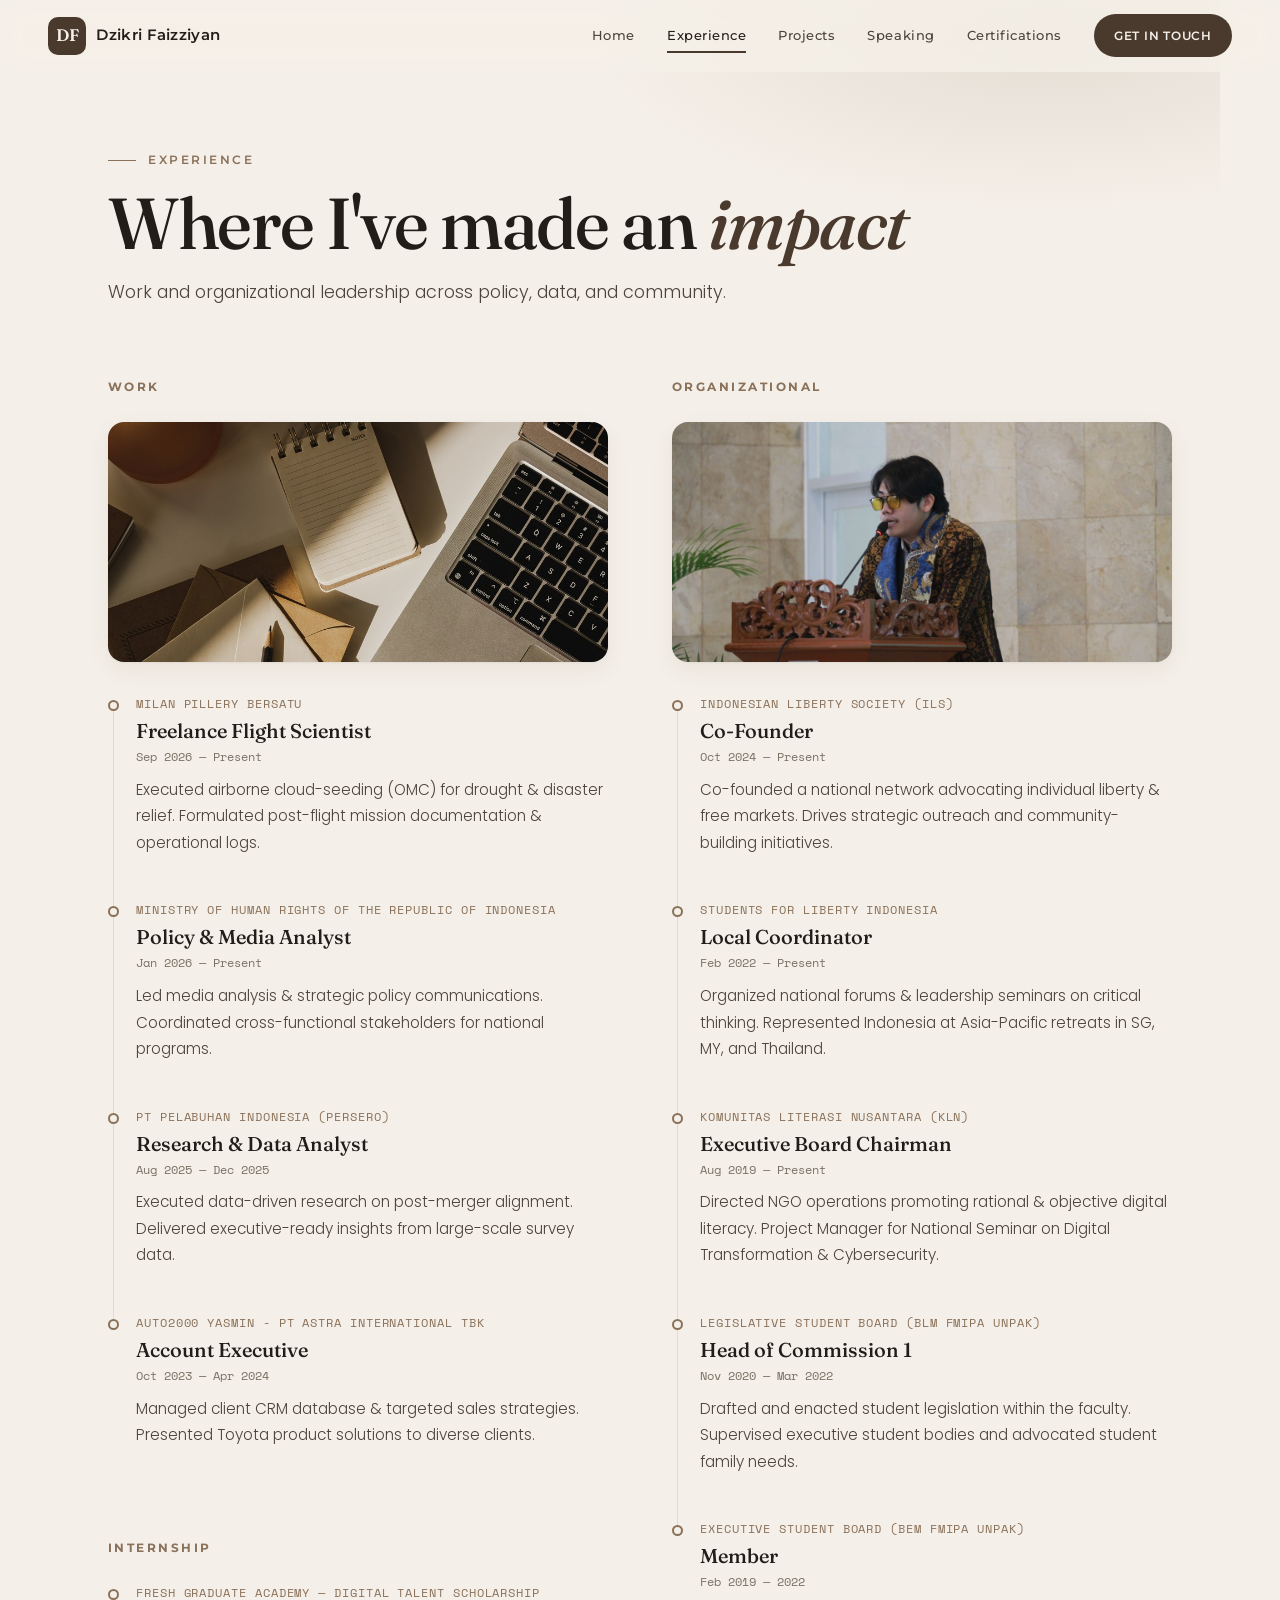
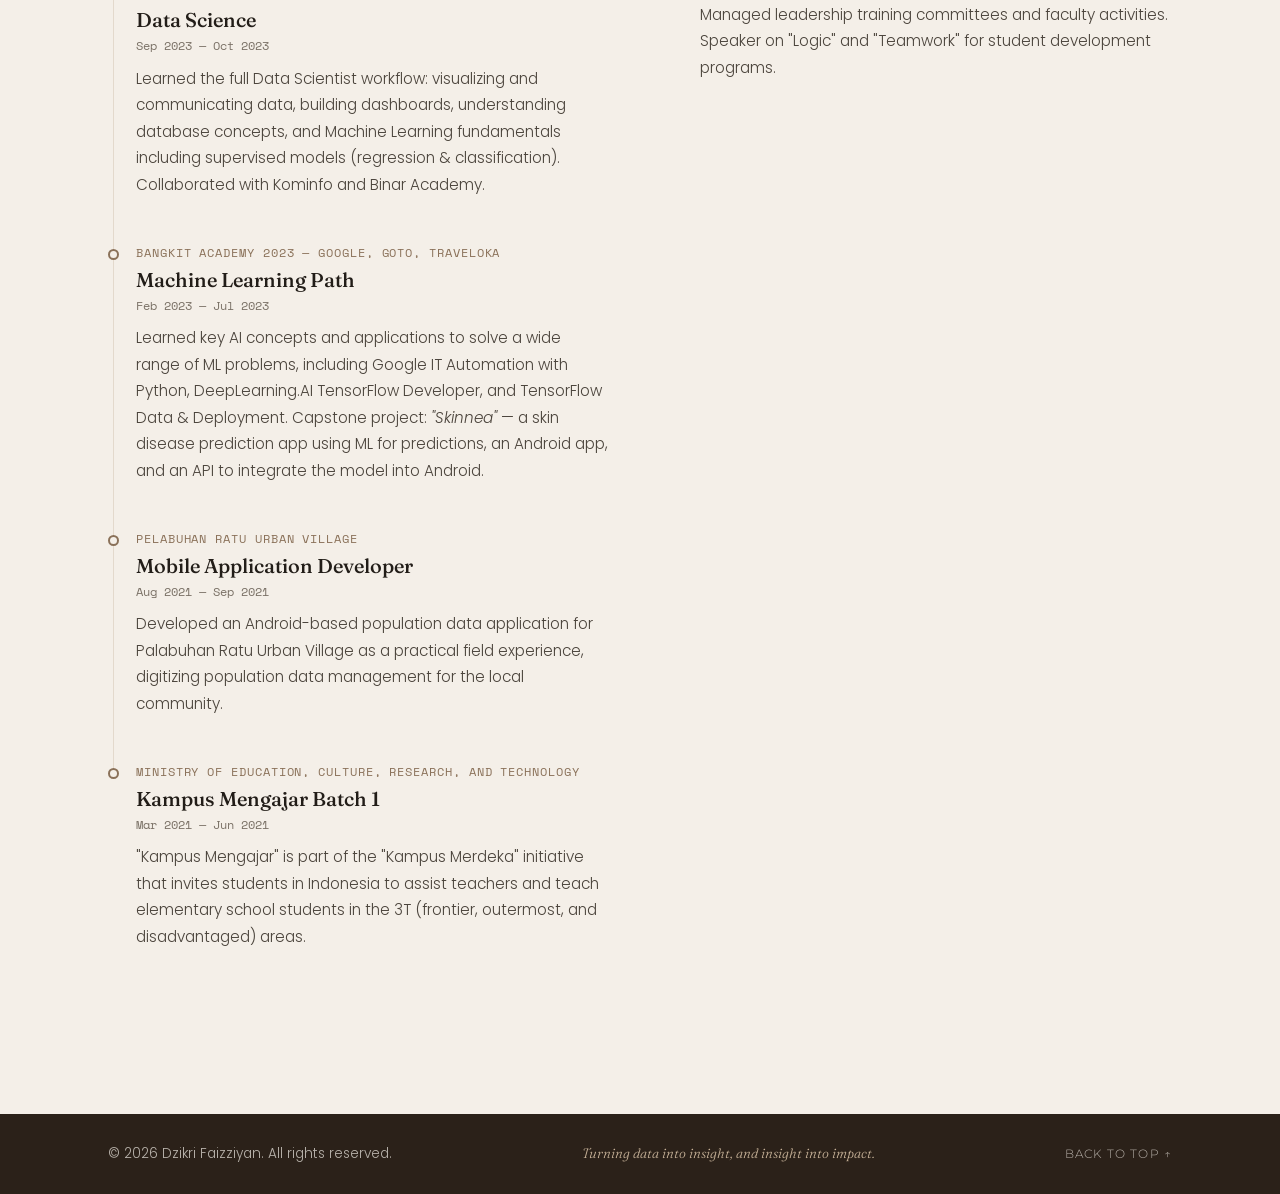
==== commit 759a260c: "pesan perubahan" ====
--- a/experience.html
+++ b/experience.html
@@ -73,7 +73,7 @@
                 <div class="timeline__card">
                   <p class="timeline__org">Ministry of Human Rights of the Republic of Indonesia</p>
                   <h4 class="timeline__role">Policy &amp; Media Analyst</h4>
-                  <p class="timeline__date">Jan 2026 — Jul 2026</p>
+                  <p class="timeline__date">Jan 2026 — Present</p>
                   <p class="timeline__desc">
                     Led media analysis &amp; strategic policy communications. Coordinated cross-functional
                     stakeholders for national programs.
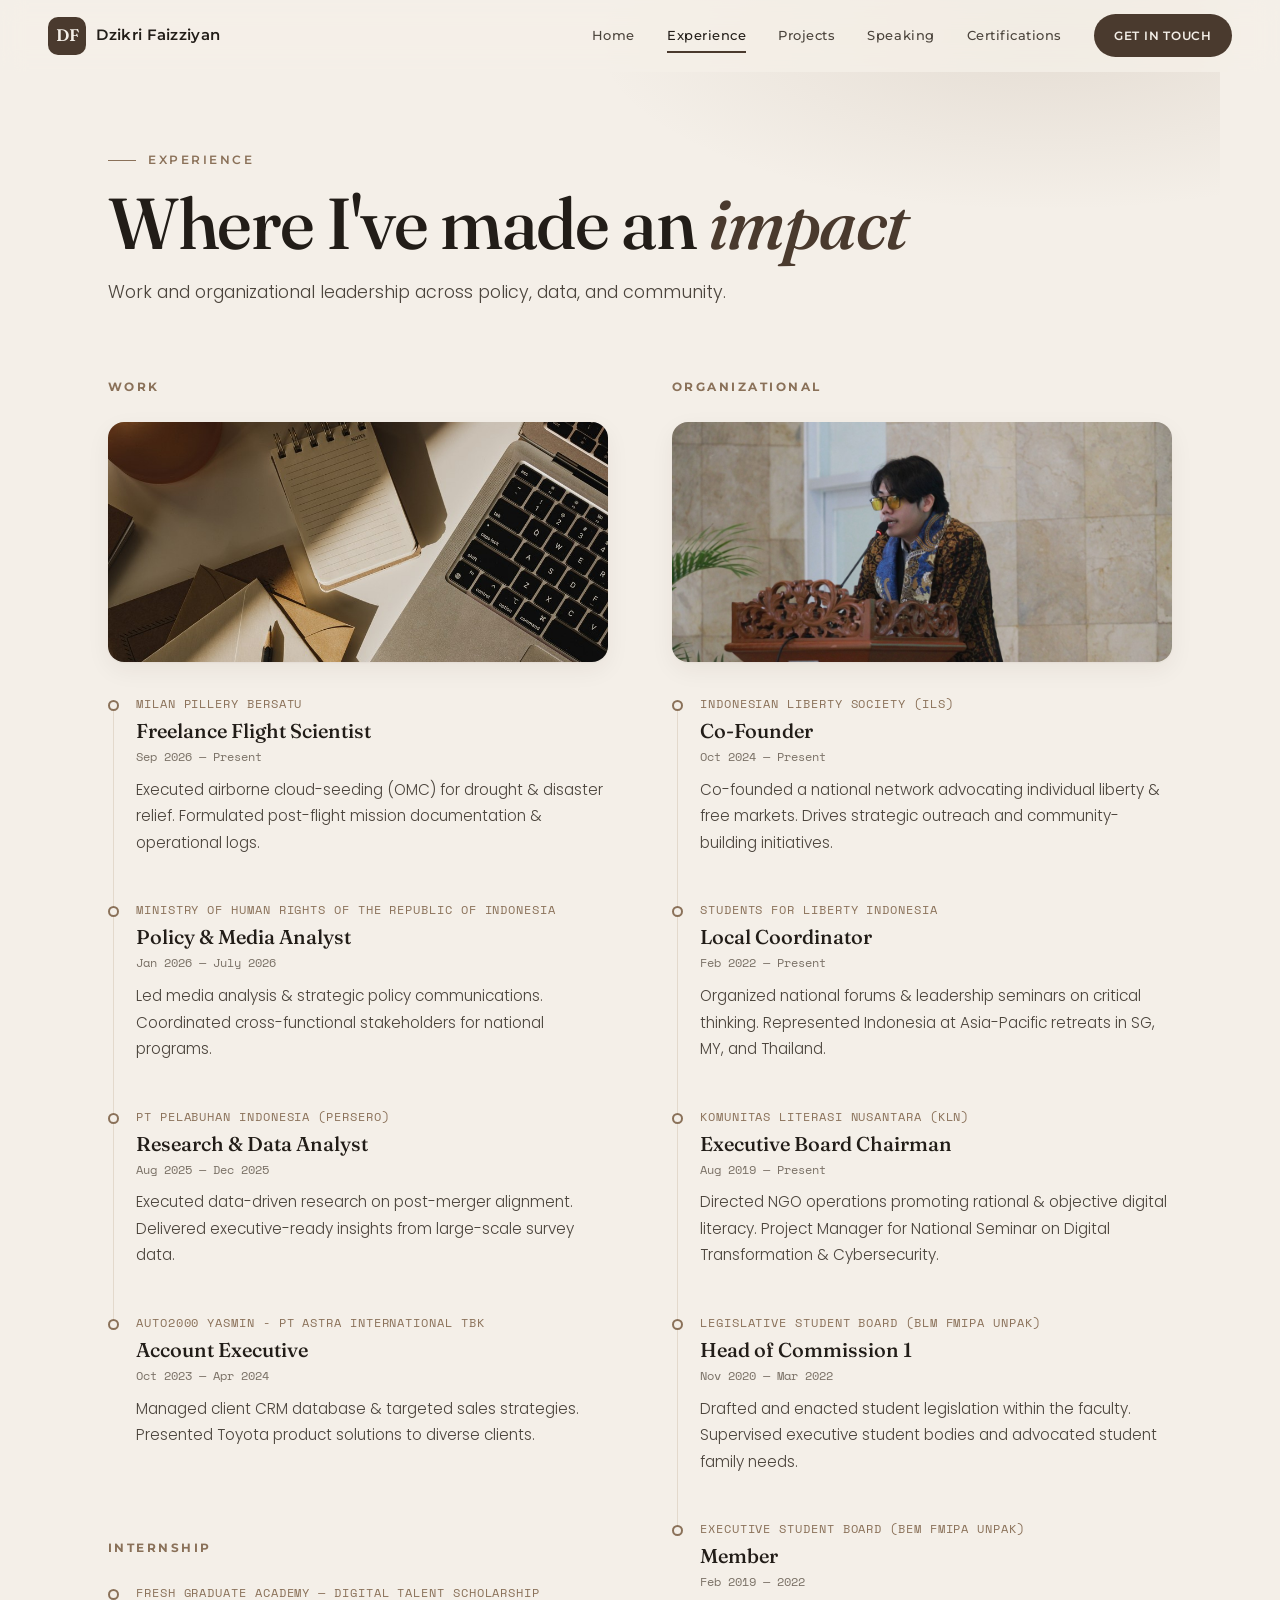
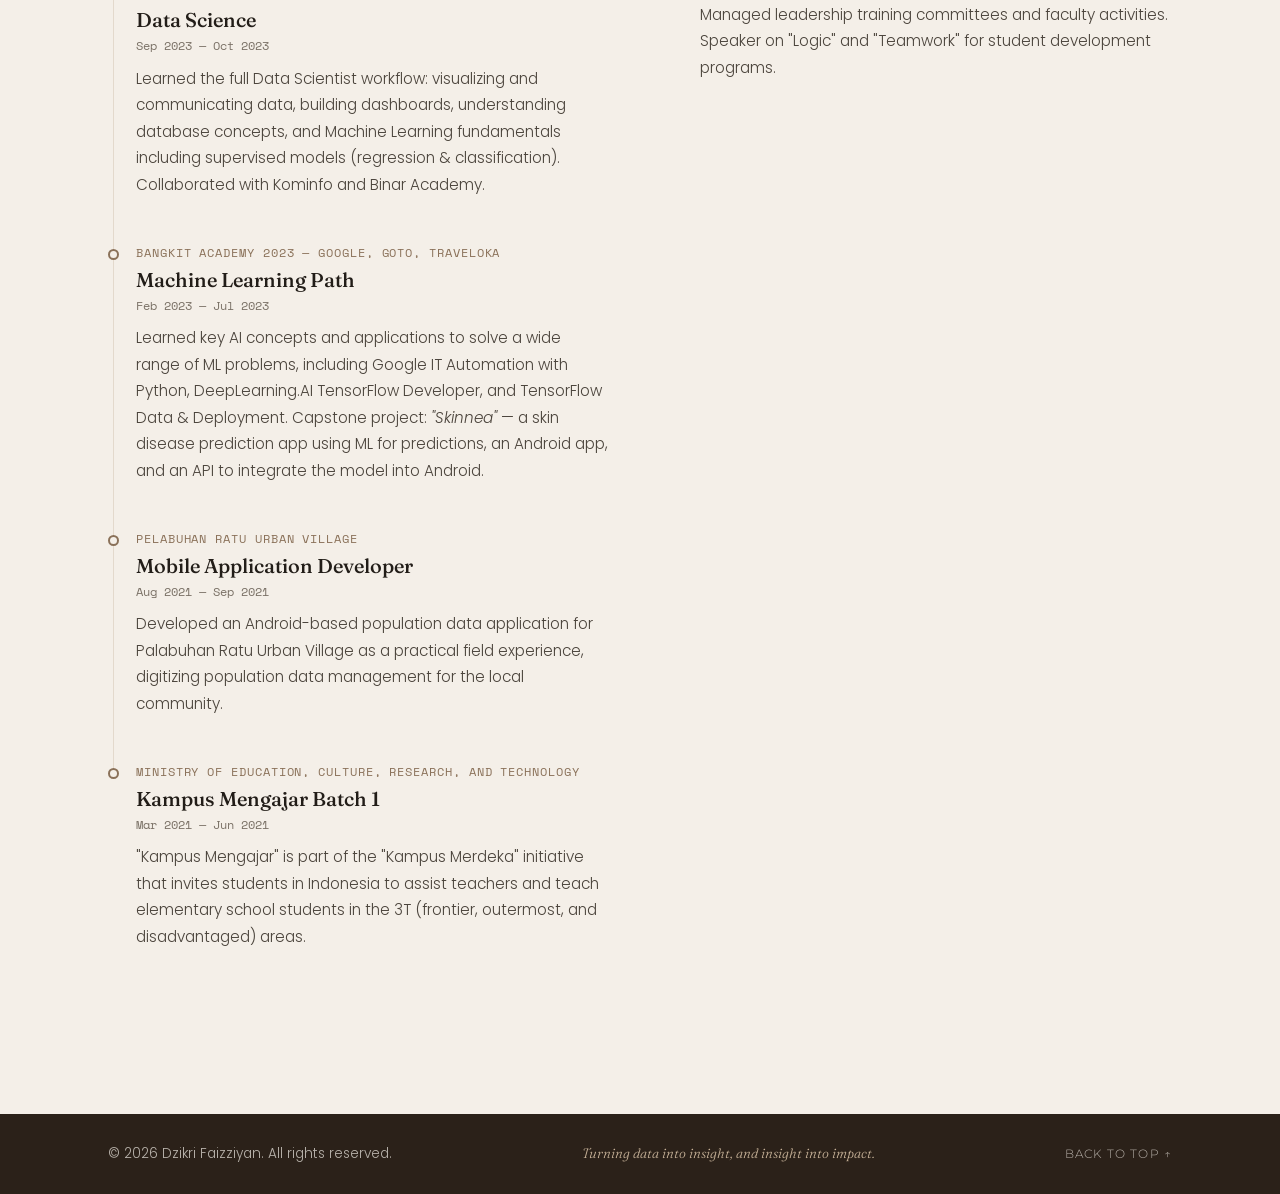
==== commit 3cb8e1b6: "ubah narasi" ====
--- a/experience.html
+++ b/experience.html
@@ -73,7 +73,7 @@
                 <div class="timeline__card">
                   <p class="timeline__org">Ministry of Human Rights of the Republic of Indonesia</p>
                   <h4 class="timeline__role">Policy &amp; Media Analyst</h4>
-                  <p class="timeline__date">Jan 2026 — Present</p>
+                  <p class="timeline__date">Jan 2026 — July 2026</p>
                   <p class="timeline__desc">
                     Led media analysis &amp; strategic policy communications. Coordinated cross-functional
                     stakeholders for national programs.
